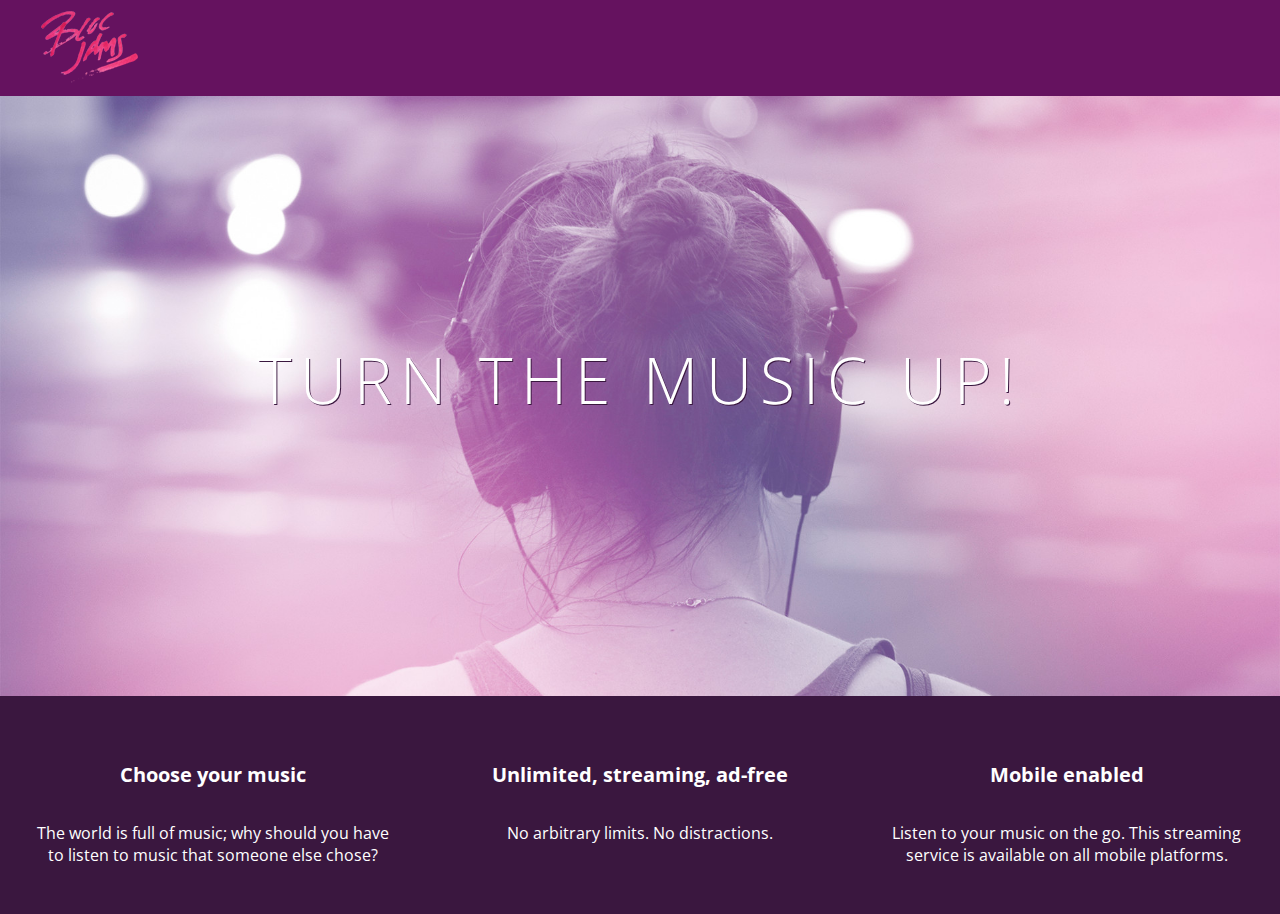
==== index.html @ 45974225 "checkpoint 7 finished" ====
<!DOCTYPE html>
<html>
    <head>         
        <title>Bloc Jams</title>
         <link rel="stylesheet" type="text/css" href="http://fonts.googleapis.com/css?family=Open+Sans:400,800,600,700,300">
         <link rel="stylesheet" type="text/css" href="http://code.ionicframework.com/ionicons/2.0.1/css/ionicons.min.css">
        <link rel="stylesheet" type="text/css" href="styles/normalize.css">
        <link rel="stylesheet" type="text/css" href="styles/main.css">
    </head>
    <body class="landing">
        <nav class="navbar"> <!-- navigation bar -->
            <img src="assets/images/bloc_jams_logo.png" alt="bloc jams logo" class="logo">
        </nav>
        <section class="hero-content"> <!-- hero content -->
            <h1 class="hero-title">Turn the music up!</h1> 
        </section>
        <section class="selling-points"> <!-- selling points -->
            <div class="point">
                <span class="ion-music-note"></span>
                <h5 class="point-title">Choose your music</h5>
                <p class="point-description">The world is full of music; why should you have to listen to music that someone else chose?</p>
            </div>
            <div class="point">
                <span class="ion-radio-waves"></span>
                <h5 class="point-title">Unlimited, streaming, ad-free</h5>
                <p class="point-description">No arbitrary limits. No distractions.</p>
            </div>
            <div class="point">
                <span class="ion-iphone"></span>
                <h5 class="point-title">Mobile enabled</h5>
                <p class="point-description">Listen to your music on the go. This streaming service is available on all mobile platforms.</p>
            </div>     
        </section>  
    </body>
</html>
---- styles/main.css ----
html {
    height: 100%; /* makes sure our HTML takes up 100% of the browser window */
    font-size: 100%;
}

body {
    font-family: 'Open Sans'; /* sets our font to the "Open Sans" typeface */
    color: white;             /* sets the text color to white */
    min-height: 100%;         /* says the height of the body must be, at minimum, 100% of the window */
}

body.landing {
    background-color: rgb(58,23,63); /* sets the background color to an RGB value (see below) */
}

.navbar {
    padding: 0.5rem;
    background-color: rgb(101,18,95);
}
 
.navbar .logo {
    position: relative; /* positioning will be explained in a resource */
    left: 2rem;
}

.hero-content {
    position: relative; /* positioning will be explained in a resource */
    min-height: 600px;  /* hero content element must be _at least_ 600 pixels */
    background-image: url(../assets/images/bloc_jams_bg.jpg);
    background-repeat: no-repeat;
    background-position: center center;
    background-size: cover;
}

.hero-content .hero-title {
    position: absolute;             /* positioning will be explained in a resource */
    top: 40%;                       /* positioning will be explained in a resource */
    -webkit-transform: translateY(-50%);
    -moz-transform: translateY(-50%);
    -ms-transform: translateY(-50%);
    transform: translateY(-50%);
    width: 100%;                    /* makes sure the title inhabits the full width of its container */
    text-align: center;             /* aligns text in the horizontal center of the element */
    font-size: 4rem;                /* specifies the size of the font in root em units */
    font-weight: 300;               /* makes the font thinner or lighter weight */
    text-transform: uppercase;      /* transforms the text to be all uppercase lettering */
    letter-spacing: 0.5rem;         /* puts 0.5 root ems worth of space between each letter */
    text-shadow: 1px 1px 0px rgb(58,23,63); /* creates a shadow underneath the text for readability over the image */
}

.selling-points {
    position: relative;
    display: table;
    width: 100%;
    -webkit-box-sizing: border-box;
    -moz-box-sizing: border-box;
    box-sizing: border-box; /* we'll explain this in a resource */
}
 
.point {
    display: table-cell;
    position: relative;
    width: 33.3%;
    padding: 2rem;
    text-align: center;
}
 
.point .point-title {
    font-size: 1.25rem;
}
 
.ion-music-note,
.ion-radio-waves,
.ion-iphone {
    color: rgb(233,50,117);
    font-size: 5rem;
}
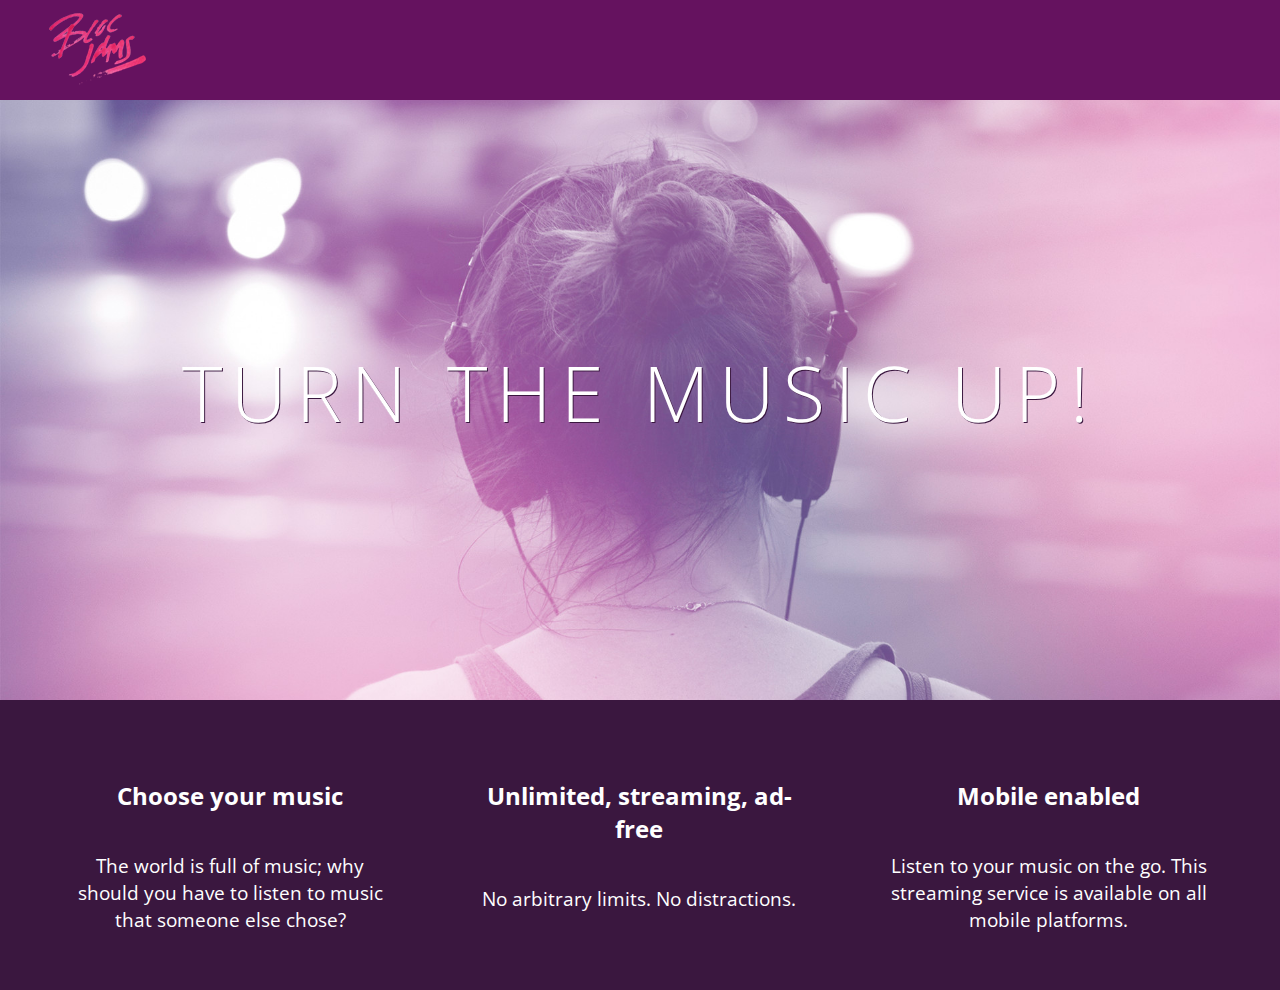
==== commit 7fcadeea: "checkpoint 8 finished" ====
--- a/index.html
+++ b/index.html
@@ -3,9 +3,11 @@
     <head>         
         <title>Bloc Jams</title>
          <link rel="stylesheet" type="text/css" href="http://fonts.googleapis.com/css?family=Open+Sans:400,800,600,700,300">
+            <meta name="viewport" content="width=device-width, initial-scale=1">
          <link rel="stylesheet" type="text/css" href="http://code.ionicframework.com/ionicons/2.0.1/css/ionicons.min.css">
         <link rel="stylesheet" type="text/css" href="styles/normalize.css">
         <link rel="stylesheet" type="text/css" href="styles/main.css">
+        <link rel="stylesheet" type="text/css" href="styles/landing.css">
     </head>
     <body class="landing">
         <nav class="navbar"> <!-- navigation bar -->
@@ -14,18 +16,18 @@
         <section class="hero-content"> <!-- hero content -->
             <h1 class="hero-title">Turn the music up!</h1> 
         </section>
-        <section class="selling-points"> <!-- selling points -->
-            <div class="point">
+        <section class="selling-points container"> <!-- selling points -->
+            <div class="point column third">
                 <span class="ion-music-note"></span>
                 <h5 class="point-title">Choose your music</h5>
                 <p class="point-description">The world is full of music; why should you have to listen to music that someone else chose?</p>
             </div>
-            <div class="point">
+            <div class="point column third">
                 <span class="ion-radio-waves"></span>
                 <h5 class="point-title">Unlimited, streaming, ad-free</h5>
                 <p class="point-description">No arbitrary limits. No distractions.</p>
             </div>
-            <div class="point">
+            <div class="point column third">
                 <span class="ion-iphone"></span>
                 <h5 class="point-title">Mobile enabled</h5>
                 <p class="point-description">Listen to your music on the go. This streaming service is available on all mobile platforms.</p>
--- a/styles/main.css
+++ b/styles/main.css
@@ -1,3 +1,9 @@
+*, *::before, *::after {
+    -moz-box-sizing: border-box;
+    -webkit-box-sizing: border-box;
+    box-sizing: border-box;
+}
+
 html {
     height: 100%; /* makes sure our HTML takes up 100% of the browser window */
     font-size: 100%;
@@ -7,10 +13,6 @@
     font-family: 'Open Sans'; /* sets our font to the "Open Sans" typeface */
     color: white;             /* sets the text color to white */
     min-height: 100%;         /* says the height of the body must be, at minimum, 100% of the window */
-}
-
-body.landing {
-    background-color: rgb(58,23,63); /* sets the background color to an RGB value (see below) */
 }
 
 .navbar {
@@ -23,55 +25,30 @@
     left: 2rem;
 }
 
-.hero-content {
-    position: relative; /* positioning will be explained in a resource */
-    min-height: 600px;  /* hero content element must be _at least_ 600 pixels */
-    background-image: url(../assets/images/bloc_jams_bg.jpg);
-    background-repeat: no-repeat;
-    background-position: center center;
-    background-size: cover;
+.container {
+    margin: 0 auto;
+    max-width: 64rem;
 }
 
-.hero-content .hero-title {
-    position: absolute;             /* positioning will be explained in a resource */
-    top: 40%;                       /* positioning will be explained in a resource */
-    -webkit-transform: translateY(-50%);
-    -moz-transform: translateY(-50%);
-    -ms-transform: translateY(-50%);
-    transform: translateY(-50%);
-    width: 100%;                    /* makes sure the title inhabits the full width of its container */
-    text-align: center;             /* aligns text in the horizontal center of the element */
-    font-size: 4rem;                /* specifies the size of the font in root em units */
-    font-weight: 300;               /* makes the font thinner or lighter weight */
-    text-transform: uppercase;      /* transforms the text to be all uppercase lettering */
-    letter-spacing: 0.5rem;         /* puts 0.5 root ems worth of space between each letter */
-    text-shadow: 1px 1px 0px rgb(58,23,63); /* creates a shadow underneath the text for readability over the image */
-}
-
-.selling-points {
-    position: relative;
-    display: table;
-    width: 100%;
-    -webkit-box-sizing: border-box;
-    -moz-box-sizing: border-box;
-    box-sizing: border-box; /* we'll explain this in a resource */
+/* Medium and small screens (640px) */
+@media (min-width: 640px) {
+    html { font-size: 112%; }
+         
+    .column {
+        float: left;
+        padding-left: 1rem;
+        padding-right: 1rem;
+    }
+    
+    .column.full { width: 100%; }
+    .column.two-thirds { width: 66.7%; }
+    .column.half { width: 50%; }
+    .column.third { width: 33.3%; }
+    .column.fourth { width: 25%; }
+    .column.flow-opposite { float: right; }  
 }
  
-.point {
-    display: table-cell;
-    position: relative;
-    width: 33.3%;
-    padding: 2rem;
-    text-align: center;
-}
- 
-.point .point-title {
-    font-size: 1.25rem;
-}
- 
-.ion-music-note,
-.ion-radio-waves,
-.ion-iphone {
-    color: rgb(233,50,117);
-    font-size: 5rem;
+/* Large screens (1024px) */
+@media (min-width: 1024px) {
+    html { font-size: 120%; }
 }--- a/styles/landing.css
+++ b/styles/landing.css
@@ -0,0 +1,49 @@
+body.landing {
+    background-color: rgb(58,23,63); /* sets the background color to an RGB value (see below) */
+}
+
+.hero-content {
+    position: relative; /* positioning will be explained in a resource */
+    min-height: 600px;  /* hero content element must be _at least_ 600 pixels */
+    background-image: url(../assets/images/bloc_jams_bg.jpg);
+    background-repeat: no-repeat;
+    background-position: center center;
+    background-size: cover;
+}
+
+.hero-content .hero-title {
+    position: absolute;             /* positioning will be explained in a resource */
+    top: 40%;                       /* positioning will be explained in a resource */
+    -webkit-transform: translateY(-50%);
+    -moz-transform: translateY(-50%);
+    -ms-transform: translateY(-50%);
+    transform: translateY(-50%);
+    width: 100%;                    /* makes sure the title inhabits the full width of its container */
+    text-align: center;             /* aligns text in the horizontal center of the element */
+    font-size: 4rem;                /* specifies the size of the font in root em units */
+    font-weight: 300;               /* makes the font thinner or lighter weight */
+    text-transform: uppercase;      /* transforms the text to be all uppercase lettering */
+    letter-spacing: 0.5rem;         /* puts 0.5 root ems worth of space between each letter */
+    text-shadow: 1px 1px 0px rgb(58,23,63); /* creates a shadow underneath the text for readability over the image */
+}
+
+.selling-points {
+    position: relative;
+}
+
+.point {
+    position: relative;
+    padding: 2rem;
+    text-align: center;
+}
+ 
+.point .point-title {
+    font-size: 1.25rem;
+}
+ 
+.ion-music-note,
+.ion-radio-waves,
+.ion-iphone {
+    color: rgb(233,50,117);
+    font-size: 5rem;
+}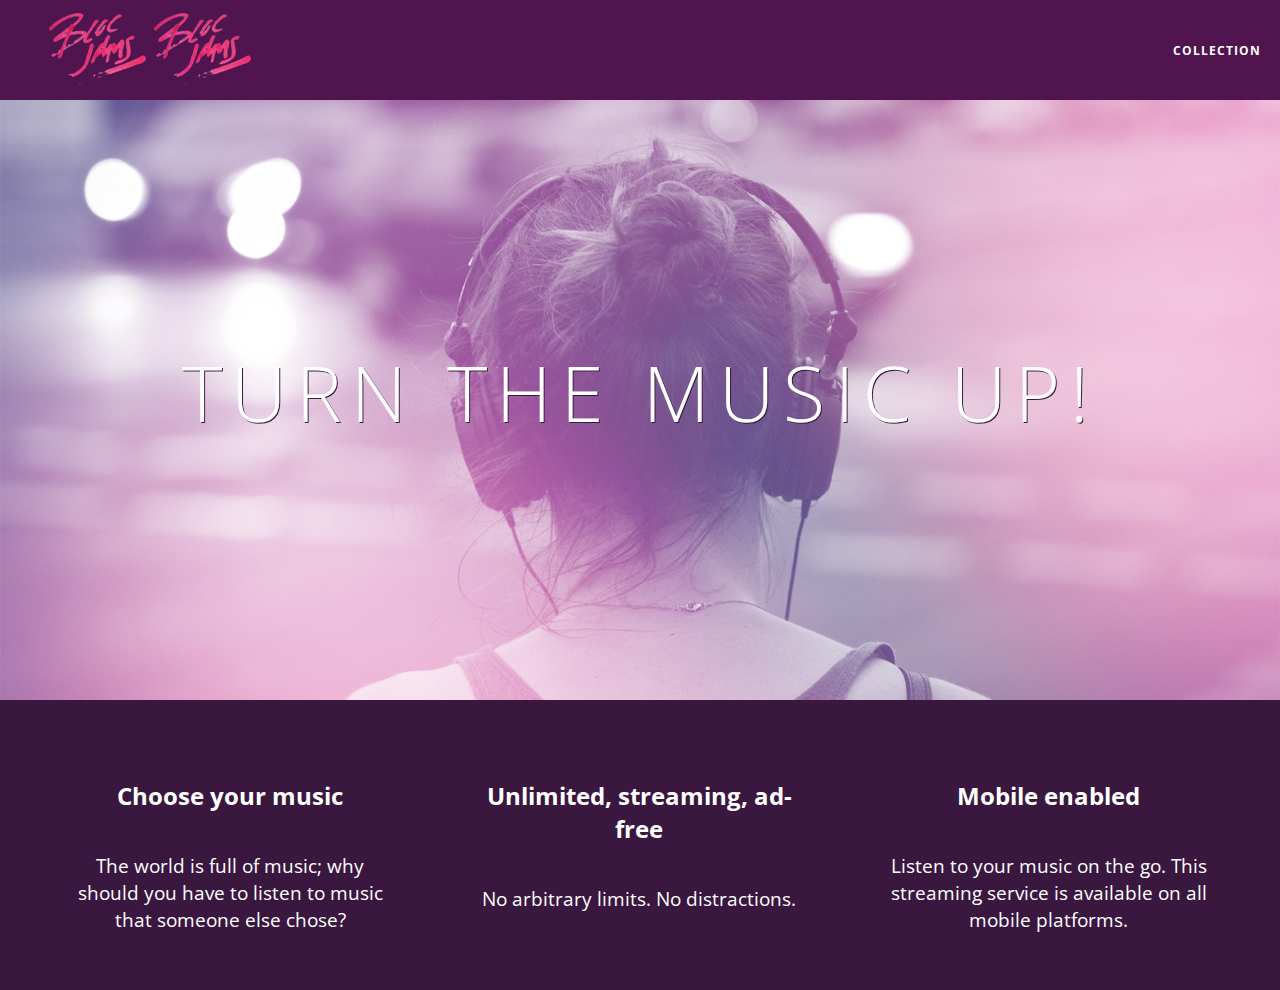
==== commit d8fbc27b: "checkout 9 finished" ====
--- a/index.html
+++ b/index.html
@@ -12,11 +12,17 @@
     <body class="landing">
         <nav class="navbar"> <!-- navigation bar -->
             <img src="assets/images/bloc_jams_logo.png" alt="bloc jams logo" class="logo">
+            <a href="index.html" class="logo">
+                <img src="assets/images/bloc_jams_logo.png" alt="bloc jams logo">
+            </a>
+            <div class="links-container">
+                <a href="collection.html" class="navbar-link">collection</a>
+            </div>
         </nav>
         <section class="hero-content"> <!-- hero content -->
             <h1 class="hero-title">Turn the music up!</h1> 
         </section>
-        <section class="selling-points container"> <!-- selling points -->
+        <section class="selling-points container clearfix"> <!-- selling points -->
             <div class="point column third">
                 <span class="ion-music-note"></span>
                 <h5 class="point-title">Choose your music</h5>
--- a/styles/main.css
+++ b/styles/main.css
@@ -16,13 +16,46 @@
 }
 
 .navbar {
+    position: relative;
     padding: 0.5rem;
-    background-color: rgb(101,18,95);
+    background-color: rgba(101,18,95,0.5);
+    z-index: 1;
 }
  
 .navbar .logo {
-    position: relative; /* positioning will be explained in a resource */
+    position: relative; 
     left: 2rem;
+    cursor: pointer; 
+}
+ 
+.navbar .links-container {
+    display: table;
+    position: absolute;
+    top: 0;
+    right: 0;
+    height: 100px;
+    color: white;
+    text-decoration: none;
+}
+ 
+.links-container .navbar-link {
+    display: table-cell;
+    position: relative;
+    height: 100%;
+    padding-left: 1rem;
+    padding-right: 1rem;
+    vertical-align: middle;
+    color: white;
+    font-size: 0.625rem;
+    letter-spacing: 0.05rem;
+    font-weight: 700;
+    text-transform: uppercase;
+    text-decoration: none;
+    cursor: pointer;
+}
+ 
+.links-container .navbar-link:hover {
+    color: rgb(233,50,117);
 }
 
 .container {
@@ -51,4 +84,14 @@
 /* Large screens (1024px) */
 @media (min-width: 1024px) {
     html { font-size: 120%; }
+}
+
+.clearfix::before,
+.clearfix::after {
+    content: " ";
+    display: table;
+}
+
+.clearfix::after {
+    clear: both;
 }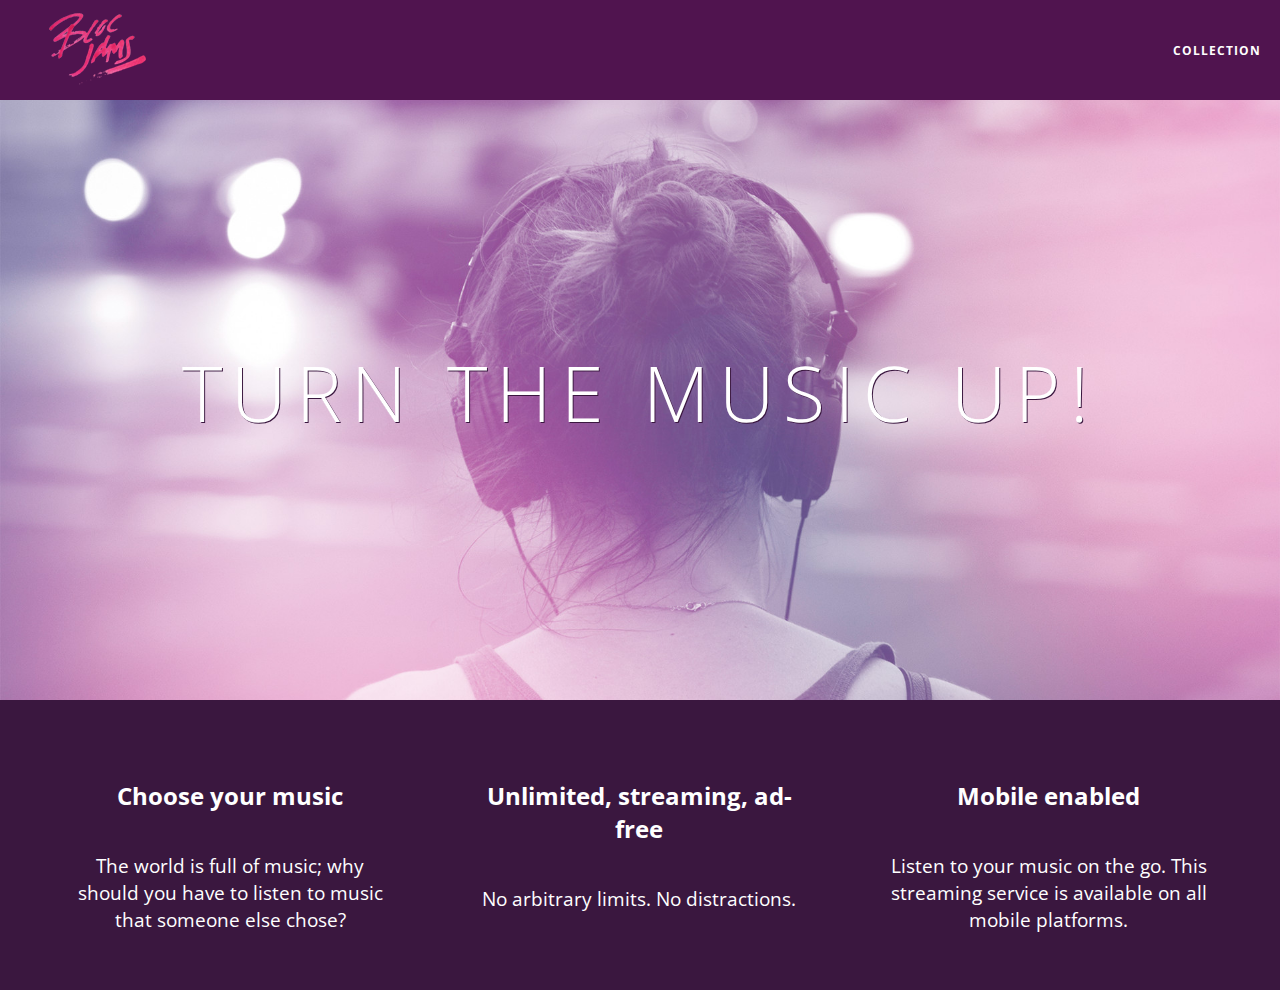
==== commit 109120c2: "assignment 9 finished" ====
--- a/index.html
+++ b/index.html
@@ -11,7 +11,6 @@
     </head>
     <body class="landing">
         <nav class="navbar"> <!-- navigation bar -->
-            <img src="assets/images/bloc_jams_logo.png" alt="bloc jams logo" class="logo">
             <a href="index.html" class="logo">
                 <img src="assets/images/bloc_jams_logo.png" alt="bloc jams logo">
             </a>
--- a/styles/main.css
+++ b/styles/main.css
@@ -51,11 +51,15 @@
     font-weight: 700;
     text-transform: uppercase;
     text-decoration: none;
-    cursor: pointer;
+    cursor: pointer;    
 }
  
 .links-container .navbar-link:hover {
     color: rgb(233,50,117);
+}
+
+.links-container .navbar-link:active {
+    background-color: white;
 }
 
 .container {
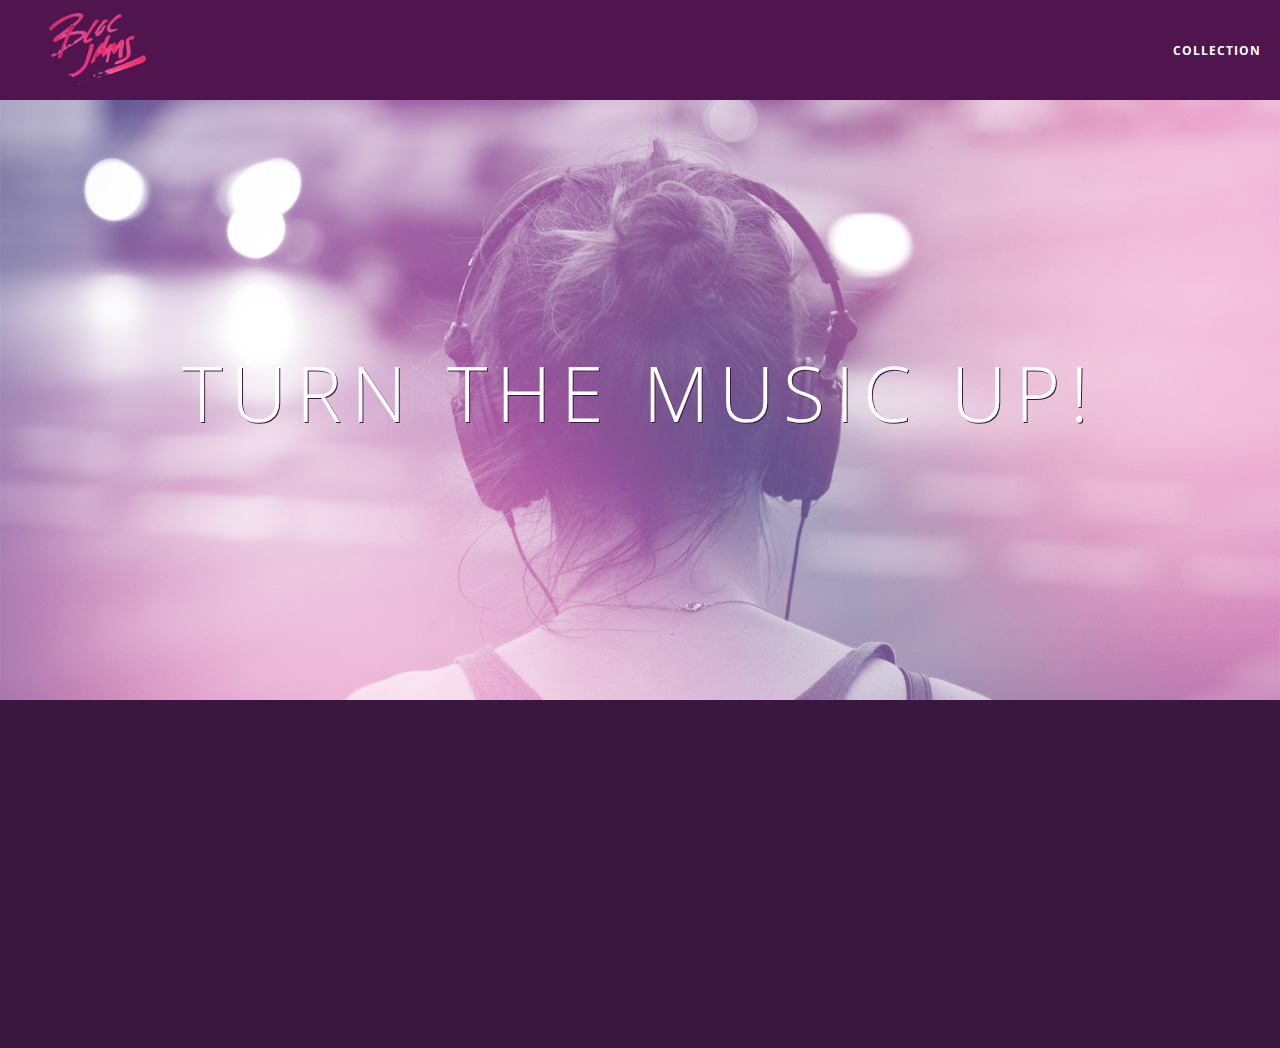
==== commit af5dc9d3: "checkpoint 22 finished" ====
--- a/index.html
+++ b/index.html
@@ -38,5 +38,6 @@
                 <p class="point-description">Listen to your music on the go. This streaming service is available on all mobile platforms.</p>
             </div>     
         </section>  
+        <script src="scripts/landing.js"></script>
     </body>
 </html>--- a/styles/main.css
+++ b/styles/main.css
@@ -51,20 +51,20 @@
     font-weight: 700;
     text-transform: uppercase;
     text-decoration: none;
-    cursor: pointer;    
+    cursor: pointer;
 }
  
 .links-container .navbar-link:hover {
     color: rgb(233,50,117);
 }
 
-.links-container .navbar-link:active {
-    background-color: white;
-}
-
 .container {
     margin: 0 auto;
     max-width: 64rem;
+}
+
+.container.narrow {
+    max-width: 56rem;
 }
 
 /* Medium and small screens (640px) */
--- a/styles/landing.css
+++ b/styles/landing.css
@@ -35,6 +35,16 @@
     position: relative;
     padding: 2rem;
     text-align: center;
+    opacity: 0;
+    -webkit-transform: scaleX(0.9) translateY(3rem);
+    -moz-transform: scaleX(0.9) translateY(3rem);
+    transform: scaleX(0.9) translateY(3rem);
+    -webkit-transition: all 0.25s ease-in-out;
+    -moz-transition: all 0.25s ease-in-out;
+    transition: all 0.25s ease-in-out;
+    -webkit-transition-delay: 0.2s;
+    -moz-transition-delay: 0.2s;
+    transition-delay: 0.2s;
 }
  
 .point .point-title {
